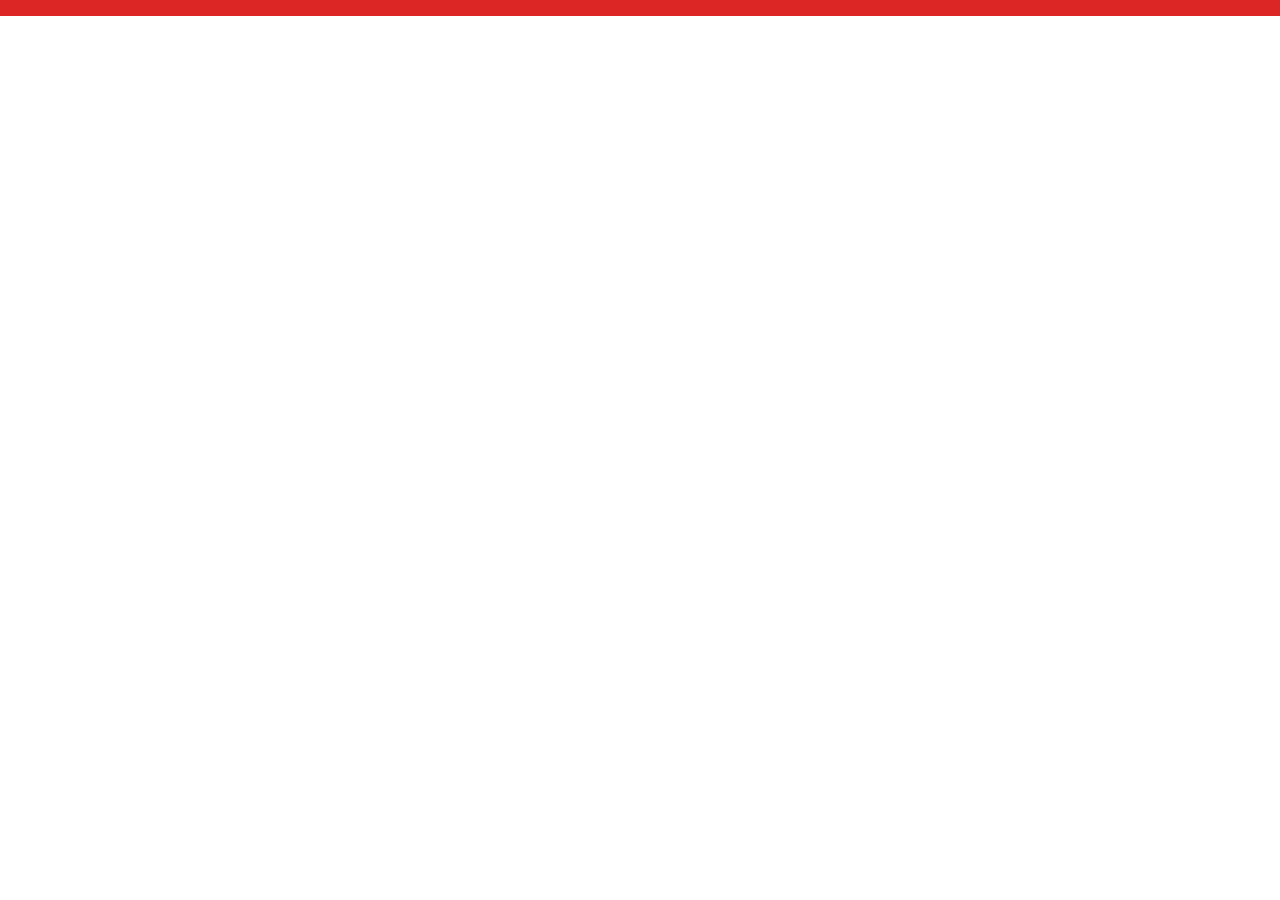
==== index.html @ 13803b27 "Add files via upload" ====
<!doctype html>
<html lang="en">
  <head>
    <meta charset="utf-8">
    <meta name="viewport" content="width=device-width, initial-scale=1">
    <title>Site Barão Antonina</title>
    <!-- Bootstrap 5 CSS -->
    <link href="https://cdn.jsdelivr.net/npm/bootstrap@5.3.2/dist/css/bootstrap.min.css" rel="stylesheet">
    <!-- Bootstrap Icons -->
    <link rel="stylesheet" href="https://cdn.jsdelivr.net/npm/bootstrap-icons@1.11.1/font/bootstrap-icons.css">
    <!-- Google Fonts -->
    <link href="https://fonts.googleapis.com/css2?family=Inter:wght@300;400;500;600;700&family=Playfair+Display:wght@700;800&display=swap" rel="stylesheet">
    
    <link href="https://cdn.jsdelivr.net/npm/bootstrap@5.3.8/dist/css/bootstrap.min.css" rel="stylesheet" integrity="sha384-sRIl4kxILFvY47J16cr9ZwB07vP4J8+LH7qKQnuqkuIAvNWLzeN8tE5YBujZqJLB" crossorigin="anonymous">
  
    <style>
        body {
            font-family: 'Inter', sans-serif;
            background-color: white;
        }

        .breaking-news {
            background-color: #dc2626;
            color: white;
            padding: 0.5rem 0;
            font-size: 0.0rem;
        }

        .ticker-wrap{ 
            overflow: hidden;
            white-space: nowrap;
        }

        .ticker {
            display: inline-block;
            animation: ticker 30s linear infinite;
        }

        @keyframes ticker {
            0% {transform: translateX(100%);}
            100% {transform: translateX(-100%);}
        }
        
    </style>

</head>
    <body>

        <!-- Breaking news ticker -->

        <div class="breaking-news">
            <div class="container">
                <div class="d-flex align-items-center">
                    <span class="badge bg-white text-danger me-3">Ultima Notícia</span>
                    <div class="ticker-wrap flex-grow-1">
                        <div class="ticker">
                            📰 Última notícia do colégio. 👀 Confira no site.
                        </div>
                    </div>
                </div>
            </div>
        </div>



        <script src="https://cdn.jsdelivr.net/npm/bootstrap@5.3.8/dist/js/bootstrap.bundle.min.js" integrity="sha384-FKyoEForCGlyvwx9Hj09JcYn3nv7wiPVlz7YYwJrWVcXK/BmnVDxM+D2scQbITxI" crossorigin="anonymous"></script>
    </body>
</html>
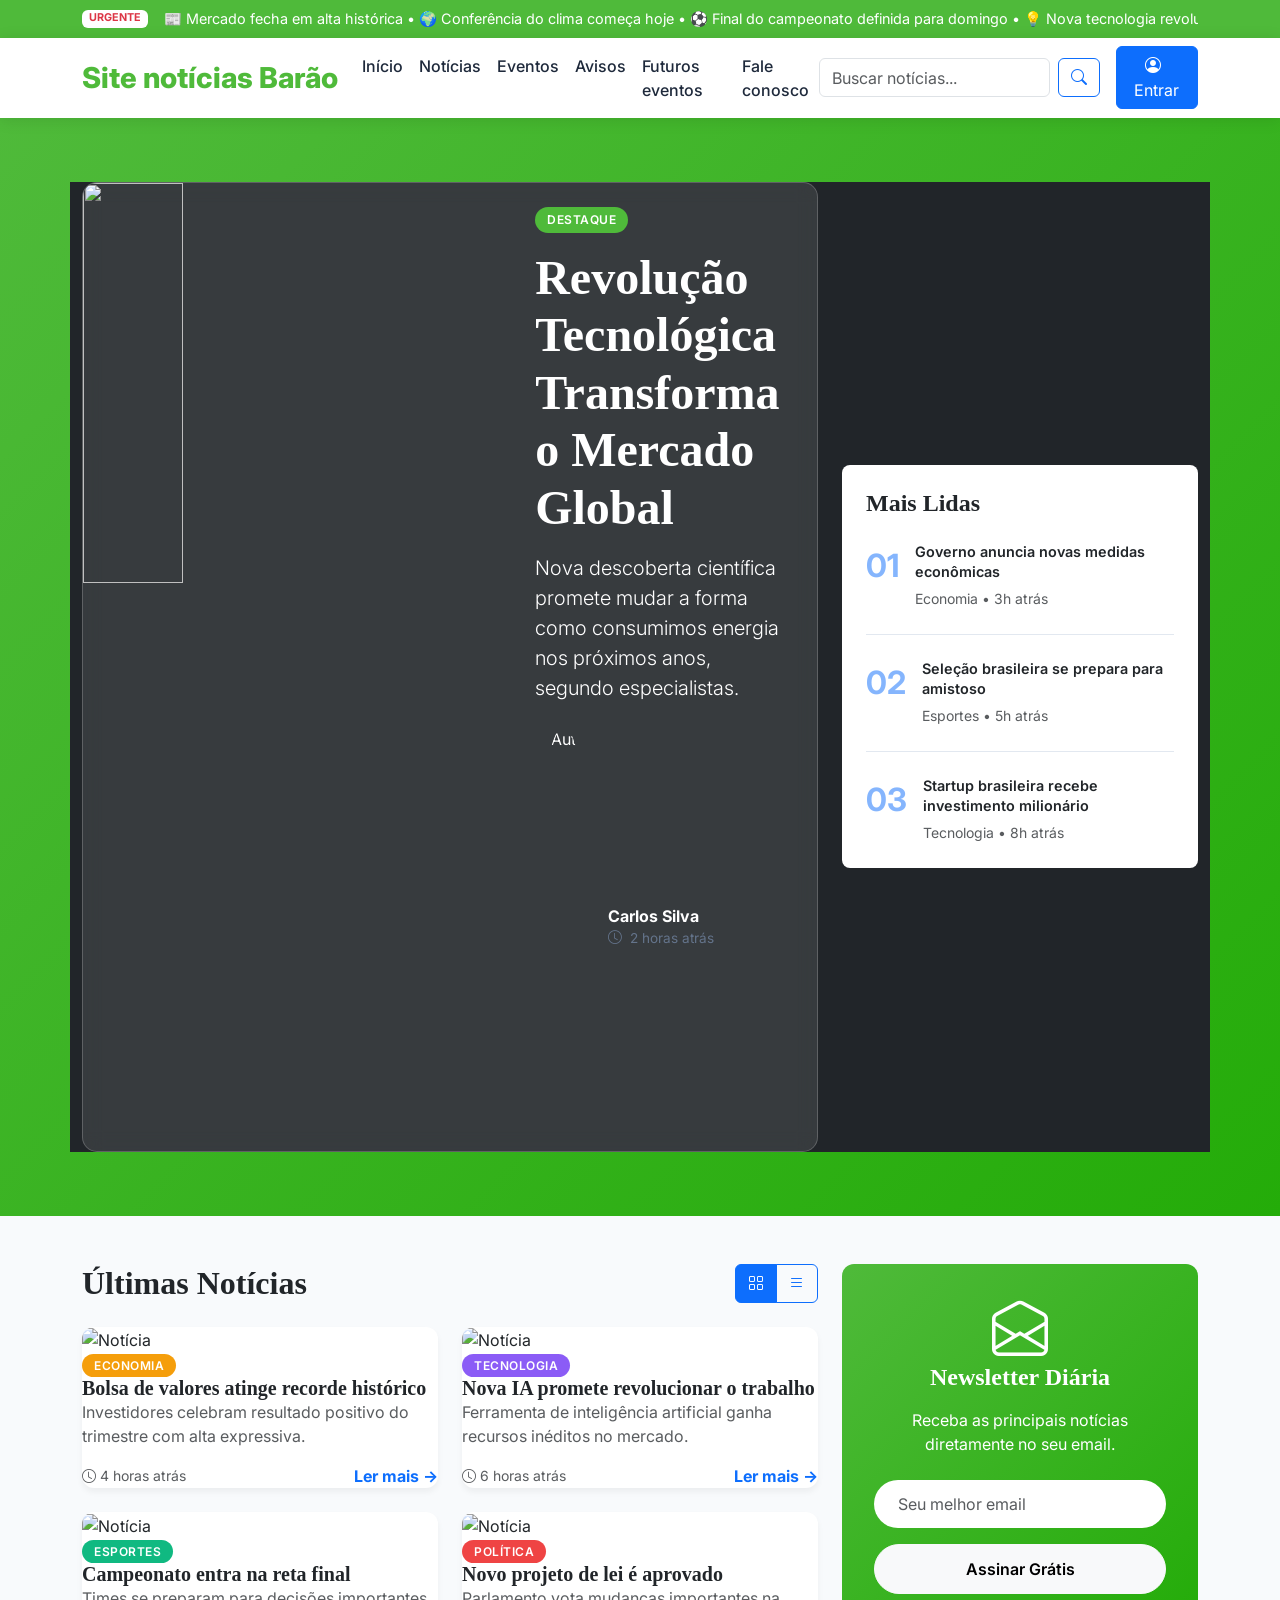
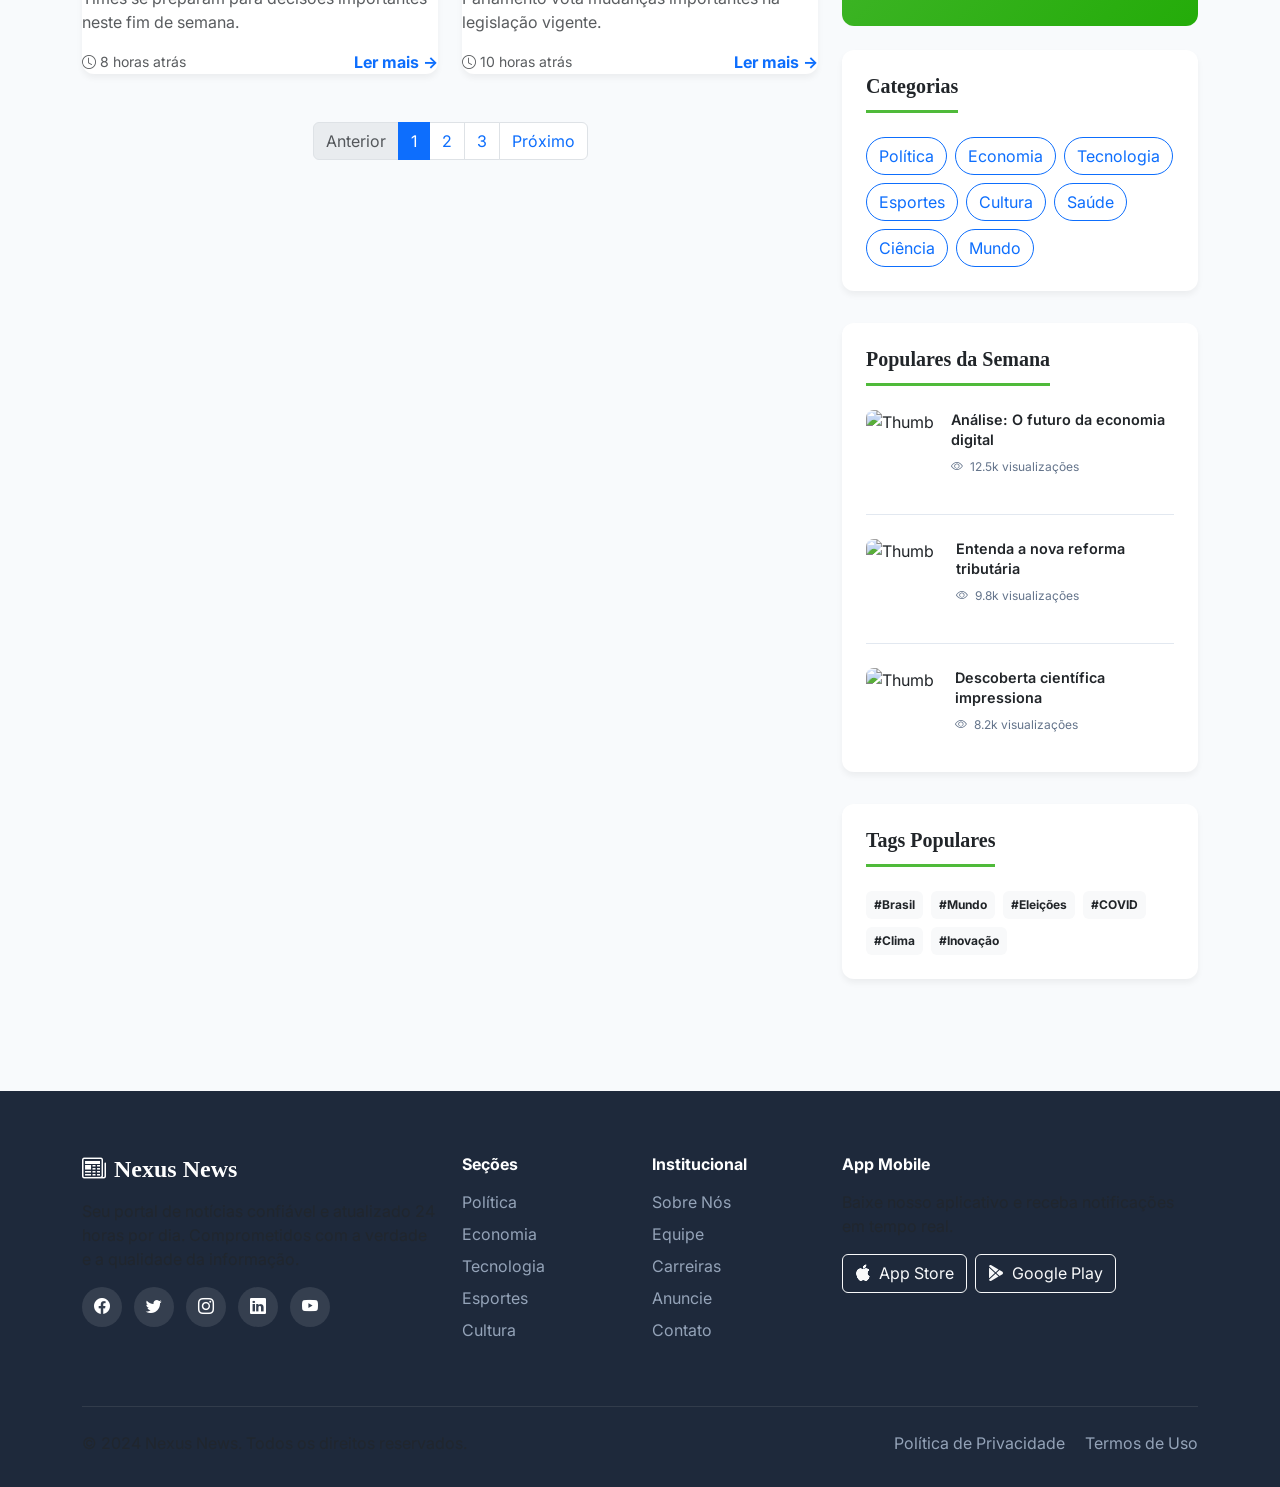
==== commit 1fa1bf93: "Add files via upload" ====
--- a/index.html
+++ b/index.html
@@ -1,9 +1,10 @@
-<!doctype html>
-<html lang="en">
-  <head>
-    <meta charset="utf-8">
-    <meta name="viewport" content="width=device-width, initial-scale=1">
-    <title>Site Barão Antonina</title>
+<!DOCTYPE html>
+<html lang="pt-BR">
+<head>
+    <meta charset="UTF-8">
+    <meta name="viewport" content="width=device-width, initial-scale=1.0">
+    <title>Nexus News - Notícias em Tempo Real</title>
+    
     <!-- Bootstrap 5 CSS -->
     <link href="https://cdn.jsdelivr.net/npm/bootstrap@5.3.2/dist/css/bootstrap.min.css" rel="stylesheet">
     <!-- Bootstrap Icons -->
@@ -11,22 +12,229 @@
     <!-- Google Fonts -->
     <link href="https://fonts.googleapis.com/css2?family=Inter:wght@300;400;500;600;700&family=Playfair+Display:wght@700;800&display=swap" rel="stylesheet">
     
-    <link href="https://cdn.jsdelivr.net/npm/bootstrap@5.3.8/dist/css/bootstrap.min.css" rel="stylesheet" integrity="sha384-sRIl4kxILFvY47J16cr9ZwB07vP4J8+LH7qKQnuqkuIAvNWLzeN8tE5YBujZqJLB" crossorigin="anonymous">
-  
     <style>
+        :root {
+            --primary-color: #4fba3a;
+            --secondary-color: #24ac09;
+            --accent-color: #ffffff;
+            --dark-color: #1e293b;
+            --light-bg: #f8fafc;
+        }
+
         body {
             font-family: 'Inter', sans-serif;
-            background-color: white;
-        }
-
+            background-color: var(--light-bg);
+        }
+
+        h1, h2, h3, h4, h5 {
+            font-family: 'Playfair Display', serif;
+        }
+
+        /* Navbar */
+        .navbar {
+            box-shadow: 0 2px 15px rgba(0,0,0,0.1);
+            background: white !important;
+        }
+
+        .navbar-brand {
+            font-weight: 800;
+            font-size: 1.8rem;
+            color: var(--primary-color) !important;
+        }
+
+        .nav-link {
+            font-weight: 500;
+            color: var(--dark-color) !important;
+            transition: color 0.3s;
+        }
+
+        .nav-link:hover {
+            color: var(--primary-color) !important;
+        }
+
+        /* Hero Section */
+        .hero-section {
+            background: linear-gradient(135deg, var(--primary-color) 0%, var(--secondary-color) 100%);
+            color: white;
+            padding: 4rem 0;
+            margin-bottom: 3rem;
+        }
+
+        .hero-card {
+            background: rgba(255,255,255,0.1);
+            backdrop-filter: blur(10px);
+            border-radius: 15px;
+            overflow: hidden;
+            border: 1px solid rgba(255,255,255,0.2);
+        }
+
+        .hero-card img {
+            height: 400px;
+            object-fit: cover;
+        }
+
+        /* News Cards */
+        .news-card {
+            background: white;
+            border-radius: 12px;
+            overflow: hidden;
+            box-shadow: 0 4px 6px rgba(0,0,0,0.05);
+            transition: transform 0.3s, box-shadow 0.3s;
+            height: 100%;
+            border: none;
+        }
+
+        .news-card:hover {
+            transform: translateY(-5px);
+            box-shadow: 0 12px 24px rgba(0,0,0,0.1);
+        }
+
+        .news-card img {
+            height: 220px;
+            object-fit: cover;
+        }
+
+        .category-badge {
+            background: var(--primary-color);
+            color: white;
+            padding: 0.25rem 0.75rem;
+            border-radius: 20px;
+            font-size: 0.75rem;
+            font-weight: 600;
+            text-transform: uppercase;
+            letter-spacing: 0.5px;
+        }
+
+        .category-tech { background: #8b5cf6; }
+        .category-politics { background: #ef4444; }
+        .category-sports { background: #10b981; }
+        .category-business { background: #f59e0b; }
+
+        /* Sidebar */
+        .sidebar-widget {
+            background: white;
+            border-radius: 12px;
+            padding: 1.5rem;
+            margin-bottom: 2rem;
+            box-shadow: 0 4px 6px rgba(0,0,0,0.05);
+        }
+
+        .widget-title {
+            font-weight: 700;
+            margin-bottom: 1.5rem;
+            padding-bottom: 0.75rem;
+            border-bottom: 3px solid var(--primary-color);
+            display: inline-block;
+        }
+
+        .news-list-item {
+            display: flex;
+            gap: 1rem;
+            margin-bottom: 1.5rem;
+            padding-bottom: 1.5rem;
+            border-bottom: 1px solid #e2e8f0;
+        }
+
+        .news-list-item:last-child {
+            border-bottom: none;
+            margin-bottom: 0;
+            padding-bottom: 0;
+        }
+
+        .news-list-item img {
+            width: 80px;
+            height: 80px;
+            object-fit: cover;
+            border-radius: 8px;
+        }
+
+        .news-list-item h6 {
+            font-size: 0.9rem;
+            font-weight: 600;
+            line-height: 1.4;
+            margin-bottom: 0.5rem;
+        }
+
+        .news-list-item .meta {
+            font-size: 0.75rem;
+            color: #64748b;
+        }
+
+        /* Newsletter */
+        .newsletter-box {
+            background: linear-gradient(135deg, var(--primary-color), var(--secondary-color));
+            color: white;
+            border-radius: 12px;
+            padding: 2rem;
+            text-align: center;
+        }
+
+        .newsletter-box input {
+            border-radius: 25px;
+            border: none;
+            padding: 0.75rem 1.5rem;
+        }
+
+        .newsletter-box button {
+            border-radius: 25px;
+            padding: 0.75rem 2rem;
+            font-weight: 600;
+        }
+
+        /* Footer */
+        footer {
+            background: var(--dark-color);
+            color: white;
+            padding: 4rem 0 2rem;
+            margin-top: 5rem;
+        }
+
+        .footer-link {
+            color: #94a3b8;
+            text-decoration: none;
+            transition: color 0.3s;
+        }
+
+        .footer-link:hover {
+            color: white;
+        }
+
+        .social-icon {
+            width: 40px;
+            height: 40px;
+            background: rgba(255,255,255,0.1);
+            border-radius: 50%;
+            display: inline-flex;
+            align-items: center;
+            justify-content: center;
+            color: white;
+            margin-right: 0.5rem;
+            transition: background 0.3s;
+        }
+
+        .social-icon:hover {
+            background: var(--primary-color);
+            color: white;
+        }
+
+        /* Date Badge */
+        .date-badge {
+            color: #64748b;
+            font-size: 0.85rem;
+            display: flex;
+            align-items: center;
+            gap: 0.5rem;
+        }
+
+        /* Breaking News Ticker */
         .breaking-news {
-            background-color: #dc2626;
+            background: #4fba3a;
             color: white;
             padding: 0.5rem 0;
-            font-size: 0.0rem;
-        }
-
-        .ticker-wrap{ 
+            font-size: 0.9rem;
+        }
+
+        .ticker-wrap {
             overflow: hidden;
             white-space: nowrap;
         }
@@ -37,32 +245,378 @@
         }
 
         @keyframes ticker {
-            0% {transform: translateX(100%);}
-            100% {transform: translateX(-100%);}
-        }
-        
+            0% { transform: translateX(100%); }
+            100% { transform: translateX(-100%); }
+        }
+
+        /* Responsive */
+        @media (max-width: 768px) {
+            .hero-card img {
+                height: 250px;
+            }
+        }
     </style>
-
 </head>
-    <body>
-
-        <!-- Breaking news ticker -->
-
-        <div class="breaking-news">
-            <div class="container">
-                <div class="d-flex align-items-center">
-                    <span class="badge bg-white text-danger me-3">Ultima Notícia</span>
-                    <div class="ticker-wrap flex-grow-1">
-                        <div class="ticker">
-                            📰 Última notícia do colégio. 👀 Confira no site.
-                        </div>
+<body>
+
+    <!-- Breaking News Ticker -->
+    <div class="breaking-news">
+        <div class="container">
+            <div class="d-flex align-items-center">
+                <span class="badge bg-white text-danger me-3">URGENTE</span>
+                <div class="ticker-wrap flex-grow-1">
+                    <div class="ticker">
+                        📰 Mercado fecha em alta histórica • 🌍 Conferência do clima começa hoje • ⚽ Final do campeonato definida para domingo • 💡 Nova tecnologia revoluciona setor de energia
                     </div>
                 </div>
             </div>
         </div>
-
-
-
-        <script src="https://cdn.jsdelivr.net/npm/bootstrap@5.3.8/dist/js/bootstrap.bundle.min.js" integrity="sha384-FKyoEForCGlyvwx9Hj09JcYn3nv7wiPVlz7YYwJrWVcXK/BmnVDxM+D2scQbITxI" crossorigin="anonymous"></script>
-    </body>
-</html>+    </div>
+
+    <!-- Navbar -->
+    <nav class="navbar navbar-expand-lg navbar-light sticky-top">
+        <div class="container">
+            <a class="navbar-brand" href="#">
+                <img src="img/logo-barao.png" alt="" width="30px">Site notícias Barão
+            </a>
+            <button class="navbar-toggler" type="button" data-bs-toggle="collapse" data-bs-target="#navbarNav">
+                <span class="navbar-toggler-icon"></span>
+            </button>
+            <div class="collapse navbar-collapse" id="navbarNav">
+                <ul class="navbar-nav me-auto mb-2 mb-lg-0">
+                    <li class="nav-item">
+                        <a class="nav-link active" href="#">Início</a>
+                    </li>
+                    <li class="nav-item">
+                        <a class="nav-link" href="#">Notícias</a>
+                    </li>
+                    <li class="nav-item">
+                        <a class="nav-link" href="#">Eventos</a>
+                    </li>
+                    <li class="nav-item">
+                        <a class="nav-link" href="#">Avisos</a>
+                    </li>
+                    <li class="nav-item">
+                        <a class="nav-link" href="#">Futuros eventos</a>
+                    </li>
+                    <li class="nav-item">
+                        <a class="nav-link" href="#">Fale conosco</a>
+                    </li>
+                </ul>
+                <form class="d-flex" role="search">
+                    <input class="form-control me-2" type="search" placeholder="Buscar notícias..." aria-label="Search">
+                    <button class="btn btn-outline-primary" type="submit"><i class="bi bi-search"></i></button>
+                </form>
+                <div class="ms-3">
+                    <button class="btn btn-primary"><i class="bi bi-person-circle me-2"></i>Entrar</button>
+                </div>
+            </div>
+        </div>
+    </nav>
+
+    <!-- Hero Section -->
+    <section class="hero-section">
+        <div class="container">
+            <div class="row align-items-center bg-dark">
+                <div class="col-lg-8">
+                    <div class="hero-card">
+                        <div class="row g-0">
+                            <div class="col-md-7">
+                                <img src="img/logo-barao.png" alt="" width="100px" height="100px ">
+                            </div>
+                            <div class="col-md-5 p-4 d-flex flex-column justify-content-center">
+                                <span class="category-badge mb-3 align-self-start">Destaque</span>
+                                <h1 class="display-5 fw-bold mb-3">Revolução Tecnológica Transforma o Mercado Global</h1>
+                                <p class="lead mb-4">Nova descoberta científica promete mudar a forma como consumimos energia nos próximos anos, segundo especialistas.</p>
+                                <div class="d-flex align-items-center gap-3">
+                                    <img src="https://i.pravatar.cc/40?img=12" class="rounded-circle" alt="Autor">
+                                    <div>
+                                        <div class="fw-bold">Carlos Silva</div>
+                                        <div class="date-badge"><i class="bi bi-clock"></i> 2 horas atrás</div>
+                                    </div>
+                                </div>
+                            </div>
+                        </div>
+                    </div>
+                </div>
+                <div class="col-lg-4 mt-4 mt-lg-0">
+                    <div class="bg-white text-dark p-4 rounded-3 h-100">
+                        <h4 class="fw-bold mb-4">Mais Lidas</h4>
+                        <div class="news-list-item">
+                            <span class="fs-2 fw-bold text-primary opacity-50">01</span>
+                            <div>
+                                <h6 class="mb-1">Governo anuncia novas medidas econômicas</h6>
+                                <small class="text-muted">Economia • 3h atrás</small>
+                            </div>
+                        </div>
+                        <div class="news-list-item">
+                            <span class="fs-2 fw-bold text-primary opacity-50">02</span>
+                            <div>
+                                <h6 class="mb-1">Seleção brasileira se prepara para amistoso</h6>
+                                <small class="text-muted">Esportes • 5h atrás</small>
+                            </div>
+                        </div>
+                        <div class="news-list-item">
+                            <span class="fs-2 fw-bold text-primary opacity-50">03</span>
+                            <div>
+                                <h6 class="mb-1">Startup brasileira recebe investimento milionário</h6>
+                                <small class="text-muted">Tecnologia • 8h atrás</small>
+                            </div>
+                        </div>
+                    </div>
+                </div>
+            </div>
+        </div>
+    </section>
+
+    <!-- Main Content -->
+    <div class="container">
+        <div class="row">
+            <!-- News Grid -->
+            <div class="col-lg-8">
+                <div class="d-flex justify-content-between align-items-center mb-4">
+                    <h2 class="fw-bold mb-0">Últimas Notícias</h2>
+                    <div class="btn-group">
+                        <button class="btn btn-outline-primary active"><i class="bi bi-grid"></i></button>
+                        <button class="btn btn-outline-primary"><i class="bi bi-list"></i></button>
+                    </div>
+                </div>
+
+                <div class="row g-4">
+                    <!-- News Card 1 -->
+                    <div class="col-md-6">
+                        <div class="news-card">
+                            <img src="https://images.unsplash.com/photo-1486406146926-c627a92ad1ab?w=600&h=400&fit=crop" class="card-img-top" alt="Notícia">
+                            <div class="card-body">
+                                <span class="category-badge category-business mb-2">Economia</span>
+                                <h5 class="card-title fw-bold">Bolsa de valores atinge recorde histórico</h5>
+                                <p class="card-text text-muted">Investidores celebram resultado positivo do trimestre com alta expressiva.</p>
+                                <div class="d-flex justify-content-between align-items-center mt-3">
+                                    <small class="text-muted"><i class="bi bi-clock me-1"></i>4 horas atrás</small>
+                                    <a href="#" class="text-primary text-decoration-none fw-bold">Ler mais →</a>
+                                </div>
+                            </div>
+                        </div>
+                    </div>
+
+                    <!-- News Card 2 -->
+                    <div class="col-md-6">
+                        <div class="news-card">
+                            <img src="https://images.unsplash.com/photo-1519389950473-47ba0277781c?w=600&h=400&fit=crop" class="card-img-top" alt="Notícia">
+                            <div class="card-body">
+                                <span class="category-badge category-tech mb-2">Tecnologia</span>
+                                <h5 class="card-title fw-bold">Nova IA promete revolucionar o trabalho</h5>
+                                <p class="card-text text-muted">Ferramenta de inteligência artificial ganha recursos inéditos no mercado.</p>
+                                <div class="d-flex justify-content-between align-items-center mt-3">
+                                    <small class="text-muted"><i class="bi bi-clock me-1"></i>6 horas atrás</small>
+                                    <a href="#" class="text-primary text-decoration-none fw-bold">Ler mais →</a>
+                                </div>
+                            </div>
+                        </div>
+                    </div>
+
+                    <!-- News Card 3 -->
+                    <div class="col-md-6">
+                        <div class="news-card">
+                            <img src="https://images.unsplash.com/photo-1461896836934-ffe607ba8211?w=600&h=400&fit=crop" class="card-img-top" alt="Notícia">
+                            <div class="card-body">
+                                <span class="category-badge category-sports mb-2">Esportes</span>
+                                <h5 class="card-title fw-bold">Campeonato entra na reta final</h5>
+                                <p class="card-text text-muted">Times se preparam para decisões importantes neste fim de semana.</p>
+                                <div class="d-flex justify-content-between align-items-center mt-3">
+                                    <small class="text-muted"><i class="bi bi-clock me-1"></i>8 horas atrás</small>
+                                    <a href="#" class="text-primary text-decoration-none fw-bold">Ler mais →</a>
+                                </div>
+                            </div>
+                        </div>
+                    </div>
+
+                    <!-- News Card 4 -->
+                    <div class="col-md-6">
+                        <div class="news-card">
+                            <img src="https://images.unsplash.com/photo-1529107386315-e1a2ed48a620?w=600&h=400&fit=crop" class="card-img-top" alt="Notícia">
+                            <div class="card-body">
+                                <span class="category-badge category-politics mb-2">Política</span>
+                                <h5 class="card-title fw-bold">Novo projeto de lei é aprovado</h5>
+                                <p class="card-text text-muted">Parlamento vota mudanças importantes na legislação vigente.</p>
+                                <div class="d-flex justify-content-between align-items-center mt-3">
+                                    <small class="text-muted"><i class="bi bi-clock me-1"></i>10 horas atrás</small>
+                                    <a href="#" class="text-primary text-decoration-none fw-bold">Ler mais →</a>
+                                </div>
+                            </div>
+                        </div>
+                    </div>
+                </div>
+
+                <!-- Pagination -->
+                <nav class="mt-5">
+                    <ul class="pagination justify-content-center">
+                        <li class="page-item disabled"><a class="page-link" href="#">Anterior</a></li>
+                        <li class="page-item active"><a class="page-link" href="#">1</a></li>
+                        <li class="page-item"><a class="page-link" href="#">2</a></li>
+                        <li class="page-item"><a class="page-link" href="#">3</a></li>
+                        <li class="page-item"><a class="page-link" href="#">Próximo</a></li>
+                    </ul>
+                </nav>
+            </div>
+
+            <!-- Sidebar -->
+            <div class="col-lg-4">
+                <!-- Newsletter -->
+                <div class="newsletter-box mb-4">
+                    <i class="bi bi-envelope-open display-4 mb-3"></i>
+                    <h4 class="fw-bold mb-3">Newsletter Diária</h4>
+                    <p class="mb-4">Receba as principais notícias diretamente no seu email.</p>
+                    <form>
+                        <div class="mb-3">
+                            <input type="email" class="form-control" placeholder="Seu melhor email">
+                        </div>
+                        <button type="submit" class="btn btn-light w-100">Assinar Grátis</button>
+                    </form>
+                </div>
+
+                <!-- Categories -->
+                <div class="sidebar-widget">
+                    <h5 class="widget-title">Categorias</h5>
+                    <div class="d-flex flex-wrap gap-2">
+                        <a href="#" class="btn btn-outline-primary rounded-pill">Política</a>
+                        <a href="#" class="btn btn-outline-primary rounded-pill">Economia</a>
+                        <a href="#" class="btn btn-outline-primary rounded-pill">Tecnologia</a>
+                        <a href="#" class="btn btn-outline-primary rounded-pill">Esportes</a>
+                        <a href="#" class="btn btn-outline-primary rounded-pill">Cultura</a>
+                        <a href="#" class="btn btn-outline-primary rounded-pill">Saúde</a>
+                        <a href="#" class="btn btn-outline-primary rounded-pill">Ciência</a>
+                        <a href="#" class="btn btn-outline-primary rounded-pill">Mundo</a>
+                    </div>
+                </div>
+
+                <!-- Popular Posts -->
+                <div class="sidebar-widget">
+                    <h5 class="widget-title">Populares da Semana</h5>
+                    
+                    <div class="news-list-item">
+                        <img src="https://images.unsplash.com/photo-1551288049-bebda4e38f71?w=150&h=150&fit=crop" alt="Thumb">
+                        <div>
+                            <h6>Análise: O futuro da economia digital</h6>
+                            <div class="meta"><i class="bi bi-eye me-1"></i> 12.5k visualizações</div>
+                        </div>
+                    </div>
+
+                    <div class="news-list-item">
+                        <img src="https://images.unsplash.com/photo-1541534741688-6078c6bfb5c5?w=150&h=150&fit=crop" alt="Thumb">
+                        <div>
+                            <h6>Entenda a nova reforma tributária</h6>
+                            <div class="meta"><i class="bi bi-eye me-1"></i> 9.8k visualizações</div>
+                        </div>
+                    </div>
+
+                    <div class="news-list-item">
+                        <img src="https://images.unsplash.com/photo-1579952363873-27f3bade9f55?w=150&h=150&fit=crop" alt="Thumb">
+                        <div>
+                            <h6>Descoberta científica impressiona</h6>
+                            <div class="meta"><i class="bi bi-eye me-1"></i> 8.2k visualizações</div>
+                        </div>
+                    </div>
+                </div>
+
+                <!-- Tags -->
+                <div class="sidebar-widget">
+                    <h5 class="widget-title">Tags Populares</h5>
+                    <div class="d-flex flex-wrap gap-2">
+                        <span class="badge bg-light text-dark p-2">#Brasil</span>
+                        <span class="badge bg-light text-dark p-2">#Mundo</span>
+                        <span class="badge bg-light text-dark p-2">#Eleições</span>
+                        <span class="badge bg-light text-dark p-2">#COVID</span>
+                        <span class="badge bg-light text-dark p-2">#Clima</span>
+                        <span class="badge bg-light text-dark p-2">#Inovação</span>
+                    </div>
+                </div>
+            </div>
+        </div>
+    </div>
+
+    <!-- Footer -->
+    <footer>
+        <div class="container">
+            <div class="row">
+                <div class="col-lg-4 mb-4">
+                    <h4 class="fw-bold mb-3"><i class="bi bi-newspaper me-2"></i>Nexus News</h4>
+                    <p class="text-muted">Seu portal de notícias confiável e atualizado 24 horas por dia. Comprometidos com a verdade e a qualidade da informação.</p>
+                    <div class="mt-3">
+                        <a href="#" class="social-icon"><i class="bi bi-facebook"></i></a>
+                        <a href="#" class="social-icon"><i class="bi bi-twitter"></i></a>
+                        <a href="#" class="social-icon"><i class="bi bi-instagram"></i></a>
+                        <a href="#" class="social-icon"><i class="bi bi-linkedin"></i></a>
+                        <a href="#" class="social-icon"><i class="bi bi-youtube"></i></a>
+                    </div>
+                </div>
+                <div class="col-lg-2 col-md-6 mb-4">
+                    <h6 class="fw-bold mb-3">Seções</h6>
+                    <ul class="list-unstyled">
+                        <li class="mb-2"><a href="#" class="footer-link">Política</a></li>
+                        <li class="mb-2"><a href="#" class="footer-link">Economia</a></li>
+                        <li class="mb-2"><a href="#" class="footer-link">Tecnologia</a></li>
+                        <li class="mb-2"><a href="#" class="footer-link">Esportes</a></li>
+                        <li class="mb-2"><a href="#" class="footer-link">Cultura</a></li>
+                    </ul>
+                </div>
+                <div class="col-lg-2 col-md-6 mb-4">
+                    <h6 class="fw-bold mb-3">Institucional</h6>
+                    <ul class="list-unstyled">
+                        <li class="mb-2"><a href="#" class="footer-link">Sobre Nós</a></li>
+                        <li class="mb-2"><a href="#" class="footer-link">Equipe</a></li>
+                        <li class="mb-2"><a href="#" class="footer-link">Carreiras</a></li>
+                        <li class="mb-2"><a href="#" class="footer-link">Anuncie</a></li>
+                        <li class="mb-2"><a href="#" class="footer-link">Contato</a></li>
+                    </ul>
+                </div>
+                <div class="col-lg-4 col-md-6 mb-4">
+                    <h6 class="fw-bold mb-3">App Mobile</h6>
+                    <p class="text-muted">Baixe nosso aplicativo e receba notificações em tempo real.</p>
+                    <div class="d-flex gap-2">
+                        <button class="btn btn-outline-light">
+                            <i class="bi bi-apple me-2"></i>App Store
+                        </button>
+                        <button class="btn btn-outline-light">
+                            <i class="bi bi-google-play me-2"></i>Google Play
+                        </button>
+                    </div>
+                </div>
+            </div>
+            <hr class="my-4 border-secondary">
+            <div class="row align-items-center">
+                <div class="col-md-6 text-center text-md-start">
+                    <p class="mb-0 text-muted">&copy; 2024 Nexus News. Todos os direitos reservados.</p>
+                </div>
+                <div class="col-md-6 text-center text-md-end mt-3 mt-md-0">
+                    <a href="#" class="footer-link me-3">Política de Privacidade</a>
+                    <a href="#" class="footer-link">Termos de Uso</a>
+                </div>
+            </div>
+        </div>
+    </footer>
+
+    <!-- Bootstrap JS -->
+    <script src="https://cdn.jsdelivr.net/npm/bootstrap@5.3.2/dist/js/bootstrap.bundle.min.js"></script>
+    
+    <!-- Custom JS -->
+    <script>
+        // Ativar tooltips
+        var tooltipTriggerList = [].slice.call(document.querySelectorAll('[data-bs-toggle="tooltip"]'))
+        var tooltipList = tooltipTriggerList.map(function (tooltipTriggerEl) {
+            return new bootstrap.Tooltip(tooltipTriggerEl)
+        })
+
+        // Animação suave ao scroll
+        document.querySelectorAll('a[href^="#"]').forEach(anchor => {
+            anchor.addEventListener('click', function (e) {
+                e.preventDefault();
+                const target = document.querySelector(this.getAttribute('href'));
+                if (target) {
+                    target.scrollIntoView({
+                        behavior: 'smooth'
+                    });
+                }
+            });
+        });
+    </script>
